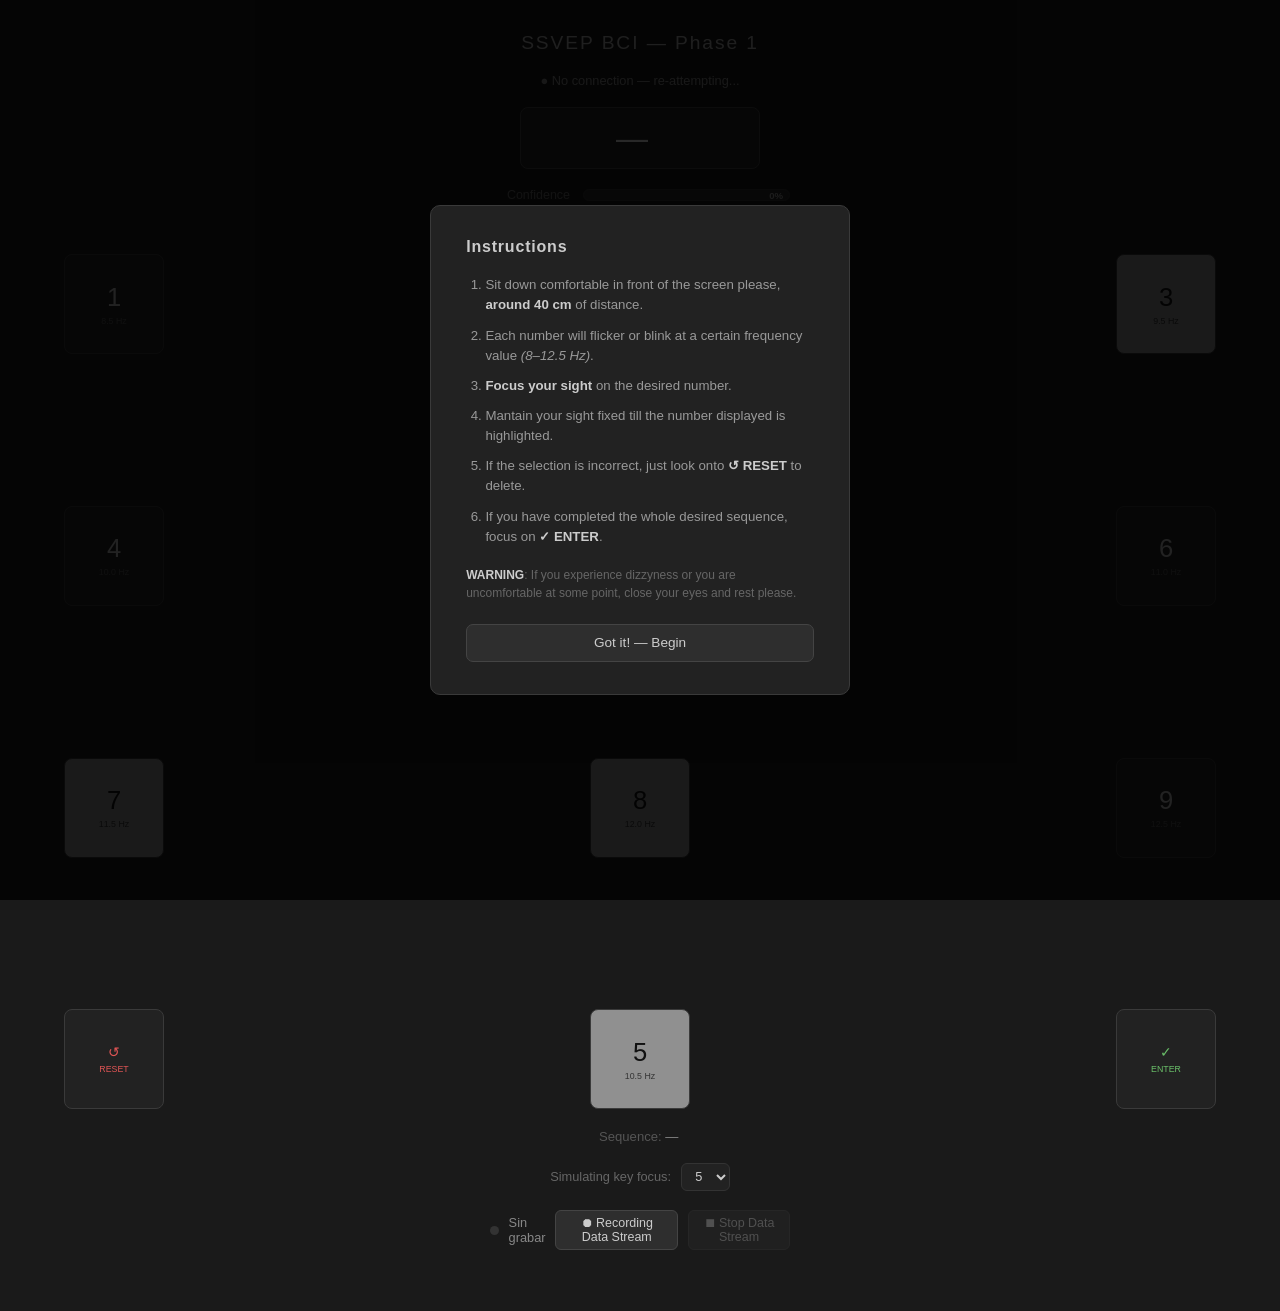
==== frontend/index.html @ f994886c "Testing switching cell digits" ====
<!DOCTYPE html>
<html lang="en"> 
<head>
  <meta charset="UTF-8">
  <title>SSVEP BCI — Phase 1</title>
  <link rel="stylesheet" href="./assets/css/styles.css"/>
</head>
<body>
 
  <!-- MENU -->
  <div id="modal-overlay">
    <div id="modal">
      <h2>Instructions</h2>
      <ol>
        <li>Sit down comfortable in front of the screen please, <strong>around 40 cm</strong> of distance.</li>
        <li>Each number will flicker or blink at a certain frequency value <em>(8–12.5 Hz)</em>.</li>
        <li><strong>Focus your sight</strong> on the desired number.</li>
        <li>Mantain your sight fixed till the number displayed is highlighted.</li>
        <li>If the selection is incorrect, just look onto <strong>↺ RESET</strong> to delete.</li>
        <li>If you have completed the whole desired sequence, focus on <strong>✓ ENTER</strong>.</li>
      </ol>
      <p class="modal-note"> <strong>WARNING</strong>: If you experience dizzyness or you are uncomfortable at some point, 
        close your eyes and rest please.</p>
      <button id="modal-close" onclick="document.getElementById('modal-overlay').style.display='none'">
        Got it! — Begin
      </button>
    </div>
  </div>
 
  <!-- MAIN INTERFACE -->
 
  <h1>SSVEP BCI — Phase 1</h1>
 
  <div id="status">● Connecting to the Python server...</div>
 
  <div id="output">—</div>
 
  <div class="bar-row">
    <label>Confidence</label>
    <div class="bar-wrap">
      <div class="bar-fill" id="bar-conf"></div>
      <span class="bar-val" id="val-conf">0%</span>
    </div>
  </div>
 
  <div class="bar-row">
    <label>EEG Signal</label>
    <div class="bar-wrap">
      <div class="bar-fill" id="bar-qual"></div>
      <span class="bar-val" id="val-qual">—</span>
    </div>
  </div>
 
  <div id="keypad">
    <div class="key" data-key="1" data-freq="8.5">1<small>8.5 Hz</small></div>
    <div class="key" data-key="2" data-freq="9.0">2<small>9.0 Hz</small></div>
    <div class="key" data-key="3" data-freq="9.5">3<small>9.5 Hz</small></div>
    <div class="key" data-key="4" data-freq="10.0">4<small>10.0 Hz</small></div>
    <!--<div class="key" data-key="5" data-freq="10.5">5<small>10.5 Hz</small></div>-->
    <div class="key" data-key="0" data-freq="8.0">0<small>8.0 Hz</small></div>
    <div class="key" data-key="6" data-freq="11.0">6<small>11.0 Hz</small></div>
    <div class="key" data-key="7" data-freq="11.5">7<small>11.5 Hz</small></div>
    <div class="key" data-key="8" data-freq="12.0">8<small>12.0 Hz</small></div>
    <div class="key" data-key="9" data-freq="12.5">9<small>12.5 Hz</small></div>
    <div class="key action" data-key="RESET" data-freq="0">↺<small>RESET</small></div>
    <div class="key" data-key="5" data-freq="10.5">5<small>10.5 Hz</small></div>
    <!--<div class="key" data-key="0" data-freq="8.0">0<small>8.0 Hz</small></div>--> <!-- QUE EL CERO TENGA 8 HZ TIENE SENTIDO?-->
    <div class="key action" data-key="ENTER" data-freq="0">✓<small>ENTER</small></div>
  </div>
 
  <div id="cooldown-status" style="display:none;"></div>
  <div id="buffer-wrap">Sequence: <span id="buffer">—</span></div>
  <!-- Añadir un mensaje al usuario un cronometro y un mensaje de cada 2s piensa en un digito-->
 
  <div id="demo-wrap">
    <label>Simulating key focus:</label>
    <select id="demo-target" onchange="sendTarget(this.value)">
      <option value="0">0</option>
      <option value="1">1</option>
      <option value="2">2</option>
      <option value="3">3</option>
      <option value="4">4</option>
      <option value="5" selected>5</option>
      <option value="6">6</option>
      <option value="7">7</option>
      <option value="8">8</option>
      <option value="9">9</option>
    </select>
  </div>

  <!-- Recording panel -->
  <div id="rec-panel">
    <div id="rec-row">
      <span id="rec-dot"></span>
      <span id="rec-label">Sin grabar</span>
      <button id="btn-start" onclick="startRecording()">⏺ Recording Data Stream</button>
      <button id="btn-stop"  onclick="stopRecording()" disabled>⏹ Stop Data Stream</button>
    </div>
    
    <!--
    <div id="marker-row">
      <span style="opacity:0.6">Marcador:</span>
      <button class="mk-btn" id="mk0" onclick="setMarker(0)">None</button>
      <button class="mk-btn" id="mk1" onclick="setMarker(1)">Cell 1</button>
      <button class="mk-btn" id="mk9" onclick="setMarker(9)">Cel 9</button>
    </div>
    -->
    <div id="rec-filename"></div>
  </div>
 
  <div id="scores"></div>
 
  <script src="./assets/js/ui.js"></script>
  <script src="./assets/js/websocket.js"></script>
  <script src="./assets/js/flicker.js"></script>
  <script src="./assets/js/app.js"></script>

  <!-- Recording controls -->
  <script>
    function startRecording() {
      if(!socket || socket.readyState !== WebSocket.OPEN) return;
      var label = prompt("Etiqueta del fichero (ej: celda1_celda9):", "experimento") || "experimento";
      socket.send(JSON.stringify({ type: "start_recording", label: label }));
    }

    function stopRecording() {
      if(!socket || socket.readyState !== WebSocket.OPEN) return;
      // ws.send(JSON.stringify({ type: "stop_recording" }));
      socket.send(JSON.stringify({ type: "stop_recording"}));
      setMarker(0);
    }

    /*
    function setMarker(value) {
      if(!socket || socket.readyState !== WebSocket.OPEN) return;
      socket.send(JSON.stringify({ type: "set_marker", value: value }));
      document.querySelectorAll(".mk-btn").forEach(function(b) { b.classList.remove("active"); });
      var btn = document.getElementById("mk" + value);
      if (btn) btn.classList.add("active");
    }
    */

    // Llama a esta función desde websocket.js cuando llegue un mensaje del servidor
    function handleRecordingMessage(msg) {
      if (msg.type === "recording_started") {
        document.getElementById("rec-dot").classList.add("active");
        document.getElementById("rec-label").textContent = "Grabando";
        document.getElementById("btn-start").disabled = true;
        document.getElementById("btn-stop").disabled  = false;
        document.getElementById("rec-filename").textContent = msg.file || "";
      }
      if (msg.type === "recording_stopped") {
        document.getElementById("rec-dot").classList.remove("active");
        document.getElementById("rec-label").textContent = "Detenida";
        document.getElementById("btn-start").disabled = false;
        document.getElementById("btn-stop").disabled  = true;
        document.getElementById("rec-filename").textContent = "";
        document.querySelectorAll(".mk-btn").forEach(function(b) { b.classList.remove("active"); });
      }
    }
  </script>

</body>
</html>
---- frontend/assets/css/styles.css ----
* { box-sizing: border-box; margin: 0; padding: 0; }
 
body {
  background: #1a1a1a;
  color: #ccc;
  font-family: 'Segoe UI', sans-serif;
  display: flex;
  flex-direction: column;
  align-items: center;
  min-height: 100vh;
  padding: 2rem 1rem;
  gap: 1.2rem;
}
 
h1 { font-size: 1.2rem; color: #aaa; letter-spacing: .1em; font-weight: 400; }
 
/* Connection State */
#status { font-size: .8rem; color: #888; transition: color .3s; }
#status.ok { color: #6abf69; }
 
/* Prediction Display */
#output {
  background: #222;
  border: 1px solid #444;
  border-radius: 8px;
  padding: .7rem 2rem;
  font-size: 2rem;
  letter-spacing: .5em;
  color: #ddd;
  min-width: 240px;
  text-align: center;
}
 
/* Confidence bars and signal quality */
.bar-row {
  display: flex;
  align-items: center;
  gap: .8rem;
  width: 300px;
  font-size: .78rem;
  color: #666;
}
.bar-row label { width: 80px; text-align: right; flex-shrink: 0; }
.bar-wrap {
  flex: 1;
  background: #2a2a2a;
  border-radius: 20px;
  height: 12px;
  overflow: hidden;
  border: 1px solid #333;
  position: relative;
}
.bar-fill {
  height: 100%;
  width: 0%;
  border-radius: 20px;
  transition: width .4s ease, background .3s;
}
.bar-val {
  position: absolute;
  right: 6px;
  top: 50%;
  transform: translateY(-50%);
  font-size: .6rem;
  font-weight: 600;
  color: #999;
  pointer-events: none;
}
#bar-conf { background: #6abf69; }
#bar-qual { background: #e6a817; }
 
/* Numerical Keypad */
/*
#keypad {
  display: grid;
  grid-template-columns: repeat(3, 100px);
  gap: 200px;   // wide separation as Cheng 2002  --> 20 px
}
*/

#keypad {
  display: grid;
  grid-template-columns: repeat(3, 100px);
  grid-template-rows: repeat(4, 100px);
  justify-content: space-between;
  align-content: space-between;
  width: 90vw;
  height: 95vh;
}
 
.key {
  width: 100px;
  height: 100px;
  background: #222;
  border: 1px solid #3a3a3a;
  border-radius: 8px;
  display: flex;
  flex-direction: column;
  align-items: center;
  justify-content: center;
  font-size: 1.6rem;
  font-weight: 500;
  color: #bbb;           /* grey numbers */
  user-select: none;
}
 
.key small {
  font-size: .55rem;
  color: #555;
  font-weight: 400;
  margin-top: 4px;
}
 
/* BLINKING */
/*
.key.on  { color: #f0f0f0; }
.key.on small { color: #666; }
.key.off { color: #2a2a2a; }
.key.off small { color: #333; }
*/

.key.on  { background: #909090; color: #111; }
.key.on small { color: #333; }
.key.off { background: #222; color: #bbb; }
.key.off small { color: #555; }
 
/* PREDICTION */
.key.predicted {
  border-color: #888 !important;
  border-width: 2px !important;
}
 
/* Action keys (RESET, ENTER) */
.key.action {
  font-size: .9rem;
  color: #444;
}
.key.action small { color: #3a3a3a; }

.key[data-key="ENTER"] { color: #6abf69; }
.key[data-key="ENTER"] small { color: #6abf69; }

.key[data-key="RESET"] { color: #e05555; }
.key[data-key="RESET"] small { color: #e05555; }
 
/* Buffer sequence */
#buffer-wrap { font-size: .82rem; color: #555; }
#buffer-wrap span { color: #888; letter-spacing: .2em; }
 
/* Simulated key Selector (DEMO mode) */
#demo-wrap {
  display: flex;
  align-items: center;
  gap: .6rem;
  font-size: .8rem;
  color: #666;
}
#demo-target {
  background: #222;
  color: #ccc;
  border: 1px solid #333;
  border-radius: 6px;
  padding: .3rem .6rem;
  font-size: .8rem;
}
 
/* CCA Scores */
#scores {
  display: grid;
  grid-template-columns: repeat(5, 1fr);
  gap: 4px;
  width: 300px;
}
 
.score-cell {
  background: #222;
  border: 1px solid #2e2e2e;
  border-radius: 5px;
  padding: 4px 6px;
  font-size: .68rem;
  text-align: center;
  color: #555;
  transition: background .3s, color .3s;
}
.score-cell.top {
  background: #1e281e;
  color: #6abf69;
  border-color: #4a7a49;
}
.score-cell b { display: block; font-size: .85rem; color: #888; }
 
/*  Modal of instructions */
#modal-overlay {
  position: fixed;
  inset: 0;
  background: rgba(0, 0, 0, 0.82);
  display: flex;
  align-items: center;
  justify-content: center;
  z-index: 100;
}
 
#modal {
  background: #222;
  border: 1px solid #3a3a3a;
  border-radius: 10px;
  padding: 2rem 2.2rem;
  max-width: 420px;
  width: 90%;
}
 
#modal h2 {
  font-size: 1rem;
  font-weight: 600;
  color: #ccc;
  margin-bottom: 1.2rem;
  letter-spacing: .05em;
}
 
#modal ol {
  padding-left: 1.2rem;
  display: flex;
  flex-direction: column;
  gap: .65rem;
}
 
#modal li {
  font-size: .83rem;
  color: #999;
  line-height: 1.5;
}
 
#modal strong { color: #ccc; font-weight: 600; }
 
.modal-note {
  margin-top: 1.2rem;
  font-size: .75rem;
  color: #666;
  line-height: 1.5;
}
 
#modal-close {
  margin-top: 1.4rem;
  width: 100%;
  padding: .65rem;
  background: #2e2e2e;
  border: 1px solid #444;
  border-radius: 7px;
  color: #ccc;
  font-size: .85rem;
  cursor: pointer;
  transition: background .2s, border-color .2s;
}
 
#modal-close:hover {
  background: #383838;
  border-color: #666;
}

/* Cooldown indicator */
#cooldown-status {
  font-size: .78rem;
  color: #e6a817;
  letter-spacing: .03em;
}

/* Recording panel */
#rec-panel {
  display: flex;
  flex-direction: column;
  gap: .6rem;
  width: 300px;
  font-size: .8rem;
  color: #666;
}

#rec-row {
  display: flex;
  align-items: center;
  gap: .6rem;
}

#rec-dot {
  width: 9px;
  height: 9px;
  border-radius: 50%;
  background: #333;
  flex-shrink: 0;
  transition: background .3s;
}
#rec-dot.active {
  background: #e05555;
  box-shadow: 0 0 5px #e05555;
}

#rec-label { flex: 1; color: #888; }

#rec-panel button {
  background: #2e2e2e;
  border: 1px solid #444;
  border-radius: 6px;
  color: #ccc;
  padding: .3rem .7rem;
  font-size: .78rem;
  cursor: pointer;
  transition: background .2s, border-color .2s;
}
#rec-panel button:hover:not(:disabled) {
  background: #383838;
  border-color: #666;
}
#rec-panel button:disabled { opacity: .3; cursor: default; }

/*#marker-row {
  display: flex;
  align-items: center;
  gap: .4rem;
  flex-wrap: wrap;
}*/

.mk-btn.active {
  background: #1e281e !important;
  border-color: #4a7a49 !important;
  color: #6abf69 !important;
}

#rec-filename {
  font-size: .65rem;
  color: #444;
  word-break: break-all;
}
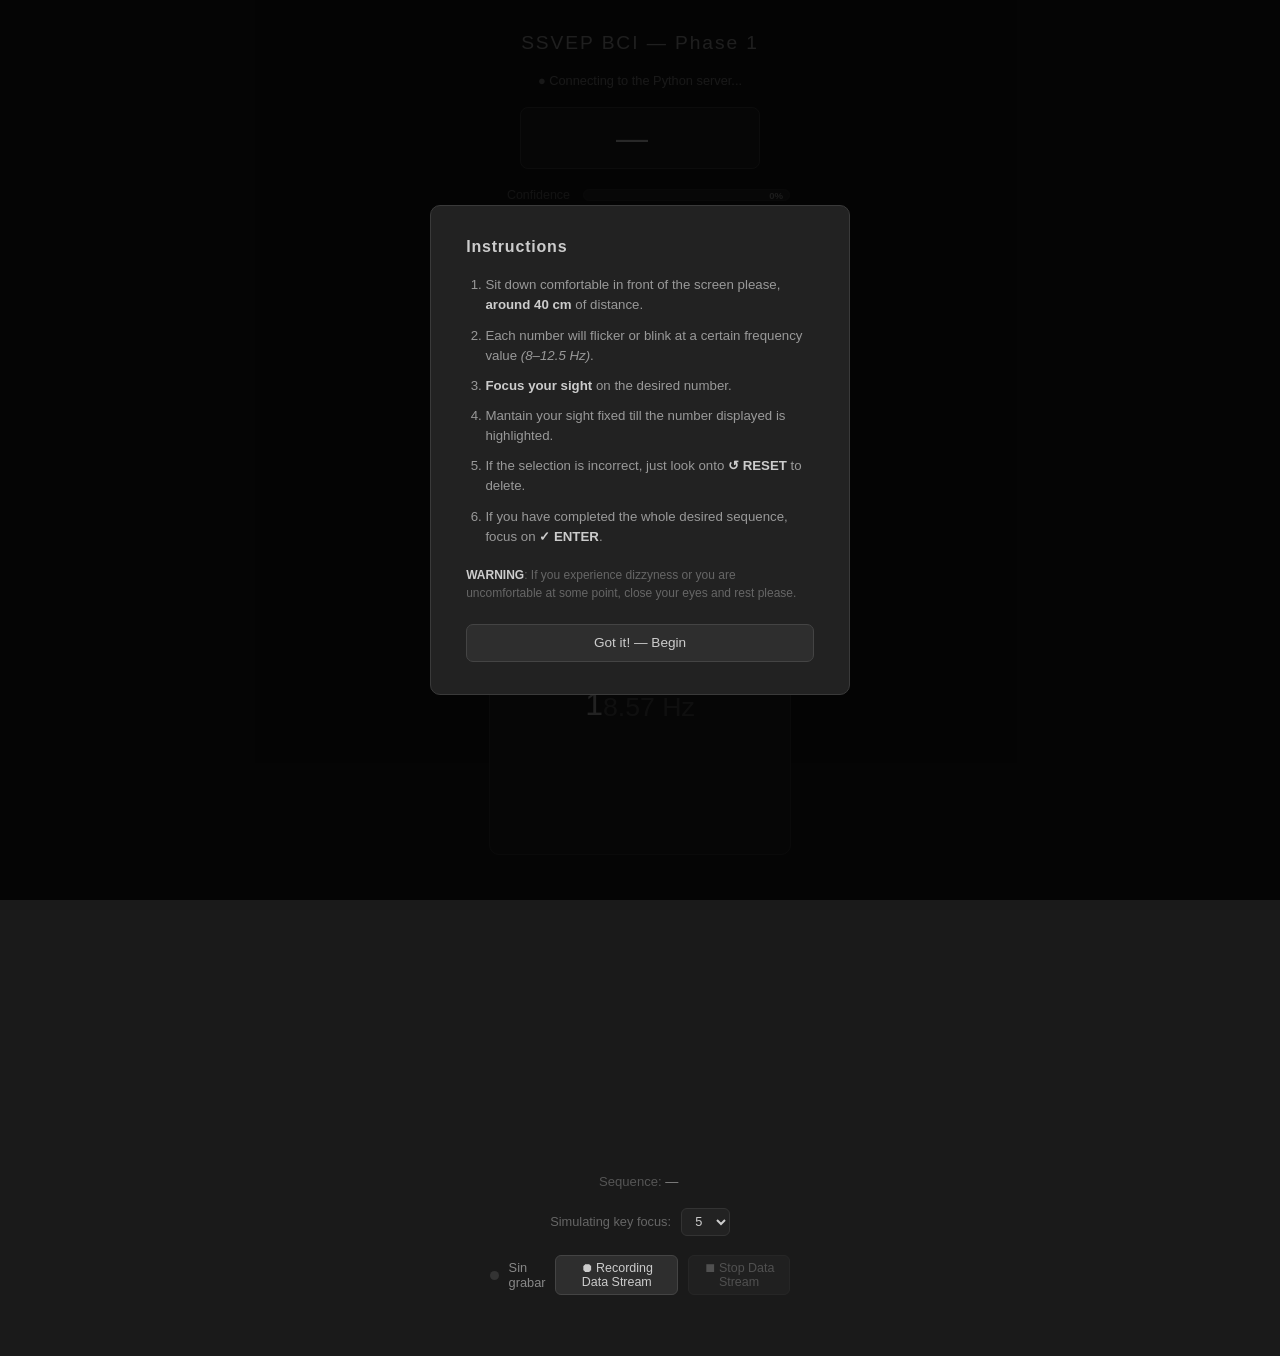
==== commit 5a0eb74e: "Following optimization proposals for better testing advances: including variables in config.py to ma" ====
--- a/frontend/index.html
+++ b/frontend/index.html
@@ -1,3 +1,4 @@
+<!--# TO DO: TEST NEW UI WITH ONE CELL -->
 <!DOCTYPE html>
 <html lang="en"> 
 <head>
@@ -52,11 +53,21 @@
   </div>
  
   <div id="keypad">
+    <div class="key active" data-key="1" data-freq="8.57">1<small>8.57 Hz</small></div>
+    <!--<div class="key active" data-key="2" data-freq="10">2<small>10 Hz</small></div>
+    <div class="key active" data-key="3" data-freq="12">3<small>12 Hz</small></div>
+    <div class="key active" data-key="4" data-freq="15">4<small>15 Hz</small></div> -->
+    <div class="key action" data-key="RESET" data-freq="0">↺<small>RESET</small></div>
+    <div class="key action" data-key="ENTER" data-freq="0">✓<small>ENTER</small></div>
+  </div>
+  
+  <!--
+  <div id="keypad">
     <div class="key" data-key="1" data-freq="8.5">1<small>8.5 Hz</small></div>
     <div class="key" data-key="2" data-freq="9.0">2<small>9.0 Hz</small></div>
     <div class="key" data-key="3" data-freq="9.5">3<small>9.5 Hz</small></div>
     <div class="key" data-key="4" data-freq="10.0">4<small>10.0 Hz</small></div>
-    <!--<div class="key" data-key="5" data-freq="10.5">5<small>10.5 Hz</small></div>-->
+    <div class="key" data-key="5" data-freq="10.5">5<small>10.5 Hz</small></div>
     <div class="key" data-key="0" data-freq="8.0">0<small>8.0 Hz</small></div>
     <div class="key" data-key="6" data-freq="11.0">6<small>11.0 Hz</small></div>
     <div class="key" data-key="7" data-freq="11.5">7<small>11.5 Hz</small></div>
@@ -64,9 +75,10 @@
     <div class="key" data-key="9" data-freq="12.5">9<small>12.5 Hz</small></div>
     <div class="key action" data-key="RESET" data-freq="0">↺<small>RESET</small></div>
     <div class="key" data-key="5" data-freq="10.5">5<small>10.5 Hz</small></div>
-    <!--<div class="key" data-key="0" data-freq="8.0">0<small>8.0 Hz</small></div>--> <!-- QUE EL CERO TENGA 8 HZ TIENE SENTIDO?-->
+    <div class="key" data-key="0" data-freq="8.0">0<small>8.0 Hz</small></div>--> <!-- QUE EL CERO TENGA 8 HZ TIENE SENTIDO?
     <div class="key action" data-key="ENTER" data-freq="0">✓<small>ENTER</small></div>
   </div>
+  -->
  
   <div id="cooldown-status" style="display:none;"></div>
   <div id="buffer-wrap">Sequence: <span id="buffer">—</span></div>
@@ -144,7 +156,7 @@
     function handleRecordingMessage(msg) {
       if (msg.type === "recording_started") {
         document.getElementById("rec-dot").classList.add("active");
-        document.getElementById("rec-label").textContent = "Grabando";
+        document.getElementById("rec-label").textContent = "Recording";
         document.getElementById("btn-start").disabled = true;
         document.getElementById("btn-stop").disabled  = false;
         document.getElementById("rec-filename").textContent = msg.file || "";
--- a/frontend/assets/css/styles.css
+++ b/frontend/assets/css/styles.css
@@ -1,5 +1,5 @@
 
- 
+/* # TO DO: TEST NEW UI WITH INE CELL  */ 
 * { box-sizing: border-box; margin: 0; padding: 0; }
  
 body {
@@ -11,7 +11,7 @@
   align-items: center;
   min-height: 100vh;
   padding: 2rem 1rem;
-  gap: 1.2rem;
+  gap: 1.2rem; /* rem indicates number of px */
 }
  
 h1 { font-size: 1.2rem; color: #aaa; letter-spacing: .1em; font-weight: 400; }
@@ -80,6 +80,8 @@
 }
 */
 
+/* Keypad for all cells representation */
+/*
 #keypad {
   display: grid;
   grid-template-columns: repeat(3, 100px);
@@ -89,7 +91,9 @@
   width: 90vw;
   height: 95vh;
 }
- 
+*/
+
+/*
 .key {
   width: 100px;
   height: 100px;
@@ -102,15 +106,44 @@
   justify-content: center;
   font-size: 1.6rem;
   font-weight: 500;
-  color: #bbb;           /* grey numbers */
+  color: #bbb;           /* grey numbers 
   user-select: none;
 }
- 
-.key small {
-  font-size: .55rem;
+*/
+
+/* Keypad for just one big center cell representation */
+#keypad {
+  display: flex;
+  justify-content: center;
+  align-items: center;
+  width: 100vw;
+  height: 100vh;
+}
+
+.key {
+  display: none;
+}
+
+.key.active {
+  display: flex;
+  width: 8cm;
+  height: 8cm;
+  background: #222;
+  border: 1px solid #3a3a3a;
+  border-radius: 10px;
+
+  align-items: center;
+  justify-content: center;
+
+  font-size: 2rem;
+}
+ 
+/* Updating number shape size for biiger unique center cell testing */
+.key small {    
+  font-size: .9 rem; /* .55 rem */
   color: #555;
-  font-weight: 400;
-  margin-top: 4px;
+  /* font-weight: 400; */
+  margin-top: 6px; /* 4px */
 }
  
 /* BLINKING */
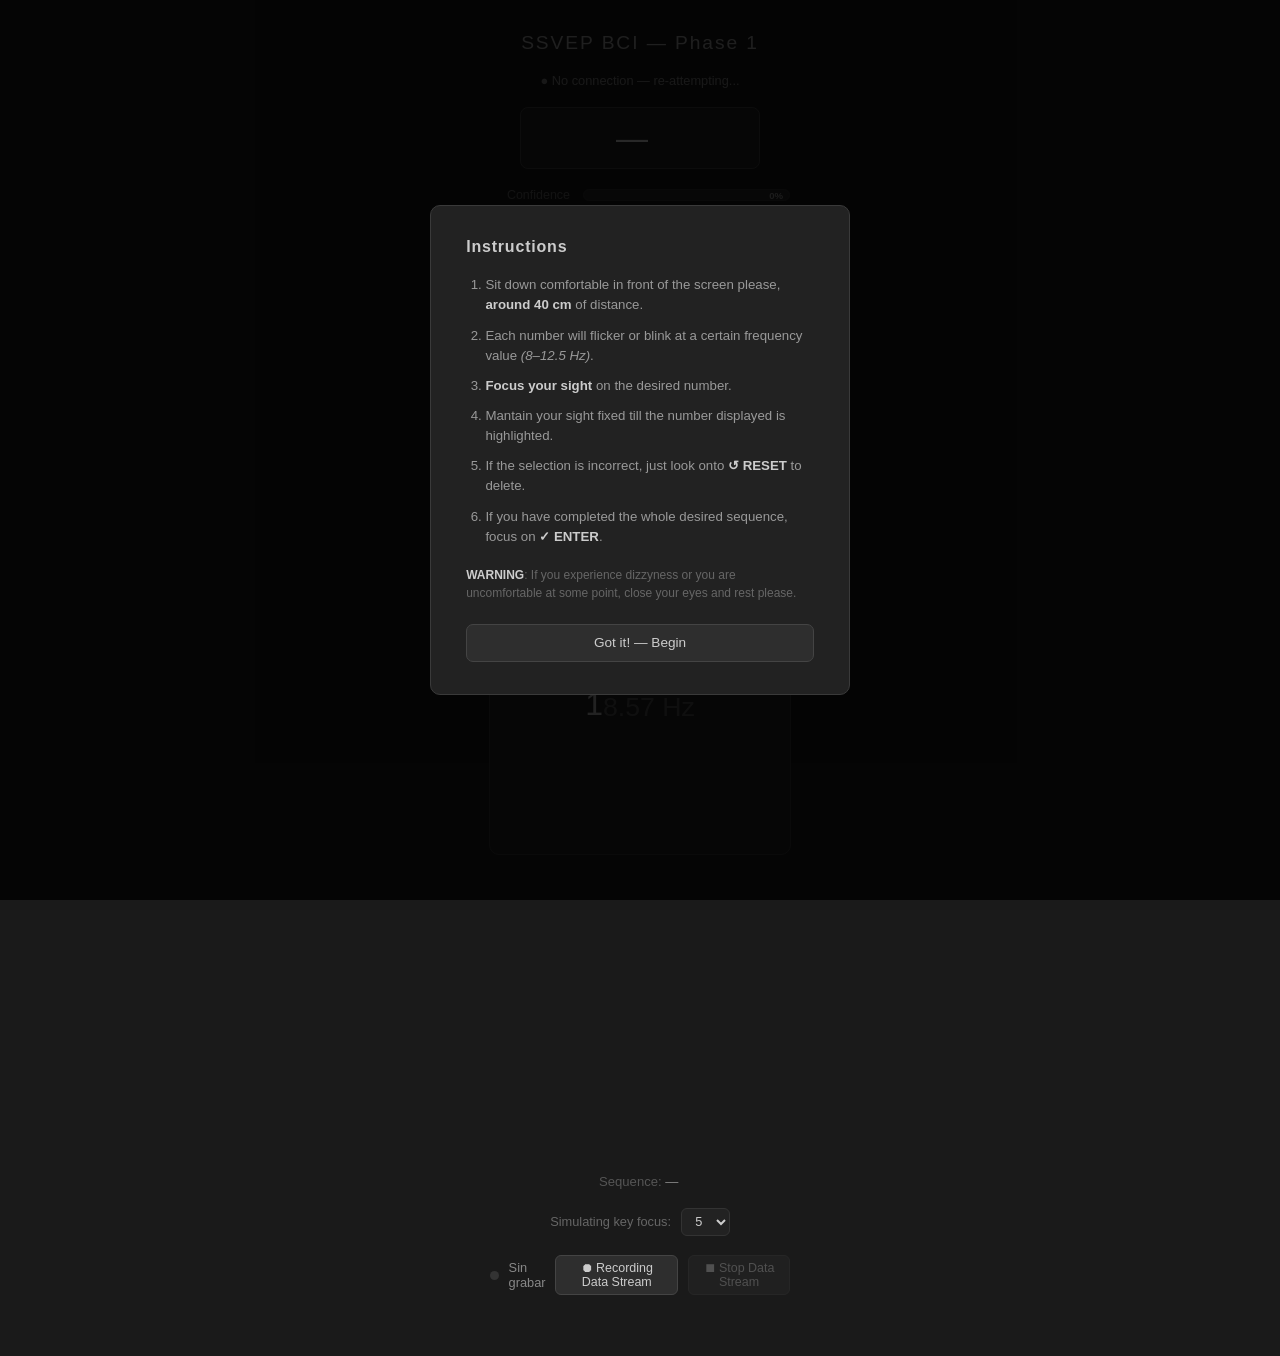
==== commit 05c015dc: "Fixing erros" ====
--- a/frontend/index.html
+++ b/frontend/index.html
@@ -123,6 +123,7 @@
   <div id="scores"></div>
  
   <script src="./assets/js/ui.js"></script>
+  <script src="./assets/js/config.js"></script>
   <script src="./assets/js/websocket.js"></script>
   <script src="./assets/js/flicker.js"></script>
   <script src="./assets/js/app.js"></script>
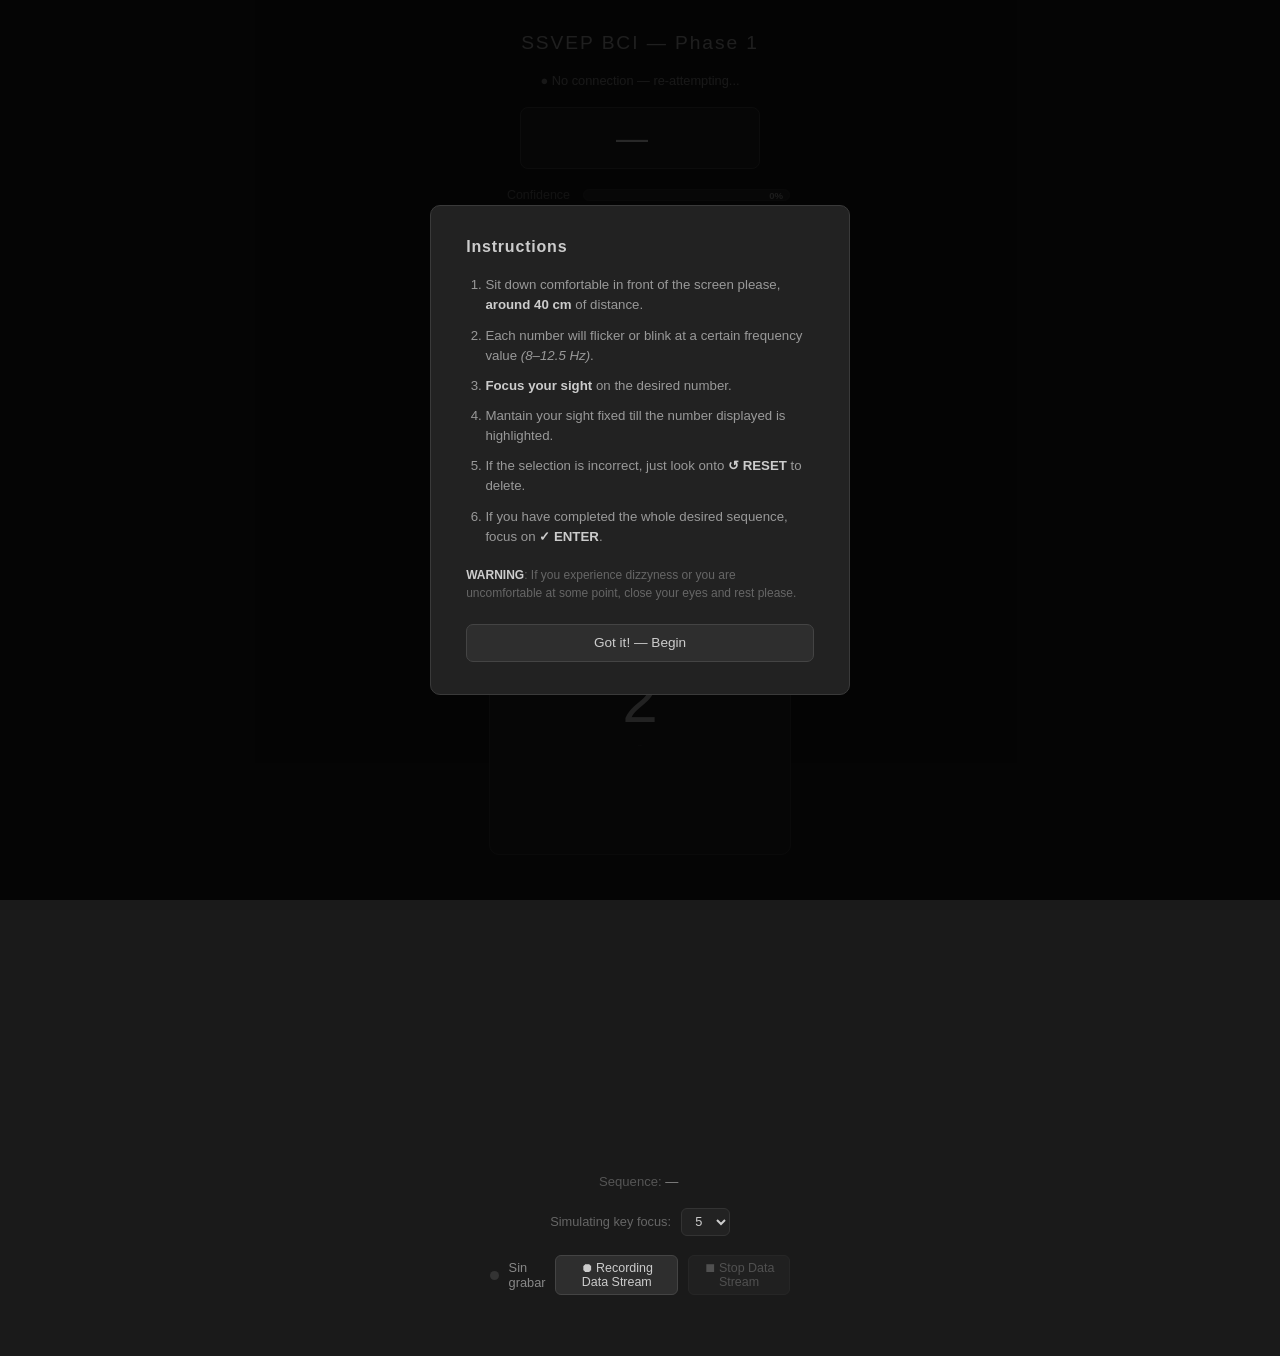
==== commit 69ef2ceb: "Implementing changes for mentor testing trials." ====
--- a/frontend/index.html
+++ b/frontend/index.html
@@ -53,9 +53,9 @@
   </div>
  
   <div id="keypad">
-    <div class="key active" data-key="1" data-freq="8.57">1<small>8.57 Hz</small></div>
-    <!--<div class="key active" data-key="2" data-freq="10">2<small>10 Hz</small></div>
-    <div class="key active" data-key="3" data-freq="12">3<small>12 Hz</small></div>
+    <!--<div class="key active" data-key="1" data-freq="8.57">1<small>8.57 Hz</small></div>-->
+    <div class="key active" data-key="2" data-freq="10">2<small>10 Hz</small></div>
+    <!--<div class="key active" data-key="3" data-freq="12">3<small>12 Hz</small></div>
     <div class="key active" data-key="4" data-freq="15">4<small>15 Hz</small></div> -->
     <div class="key action" data-key="RESET" data-freq="0">↺<small>RESET</small></div>
     <div class="key action" data-key="ENTER" data-freq="0">✓<small>ENTER</small></div>
--- a/frontend/assets/css/styles.css
+++ b/frontend/assets/css/styles.css
@@ -126,6 +126,7 @@
 
 .key.active {
   display: flex;
+  flex-direction: column; /* uno encima del otro */
   width: 8cm;
   height: 8cm;
   background: #222;
@@ -135,15 +136,15 @@
   align-items: center;
   justify-content: center;
 
-  font-size: 2rem;
+  font-size: 4rem; /* Tamaño del número */
 }
  
 /* Updating number shape size for biiger unique center cell testing */
 .key small {    
-  font-size: .9 rem; /* .55 rem */
-  color: #555;
+  font-size: .1rem; /* .55 rem */ /* Tamaño de la frecuencia */
+  color: #888787;
   /* font-weight: 400; */
-  margin-top: 6px; /* 4px */
+  margin-top: 8px; /* 4px */
 }
  
 /* BLINKING */
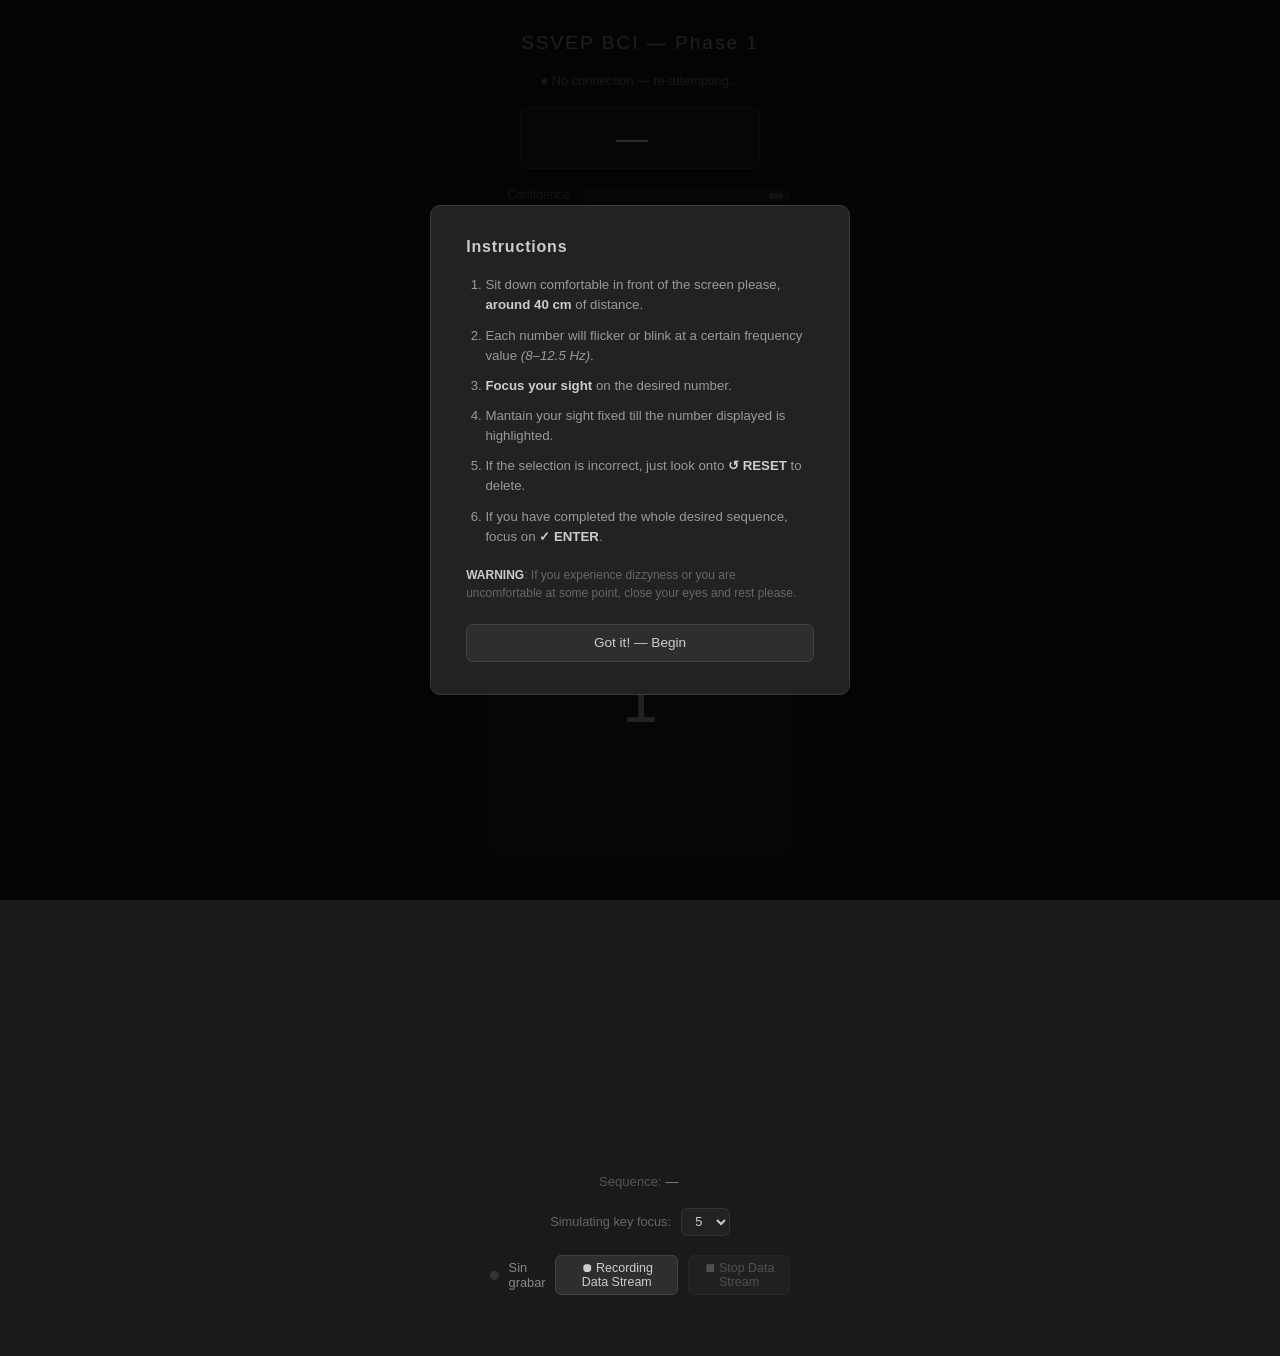
==== commit d8412e9d: "Testing one big cell with HARDWARE mode" ====
--- a/frontend/index.html
+++ b/frontend/index.html
@@ -53,9 +53,9 @@
   </div>
  
   <div id="keypad">
-    <!--<div class="key active" data-key="1" data-freq="8.57">1<small>8.57 Hz</small></div>-->
-    <div class="key active" data-key="2" data-freq="10">2<small>10 Hz</small></div>
-    <!--<div class="key active" data-key="3" data-freq="12">3<small>12 Hz</small></div>
+    <div class="key active" data-key="1" data-freq="8.57">1<small>8.57 Hz</small></div>
+    <!--<div class="key active" data-key="2" data-freq="10">2<small>10 Hz</small></div>
+    <div class="key active" data-key="3" data-freq="12">3<small>12 Hz</small></div>
     <div class="key active" data-key="4" data-freq="15">4<small>15 Hz</small></div> -->
     <div class="key action" data-key="RESET" data-freq="0">↺<small>RESET</small></div>
     <div class="key action" data-key="ENTER" data-freq="0">✓<small>ENTER</small></div>
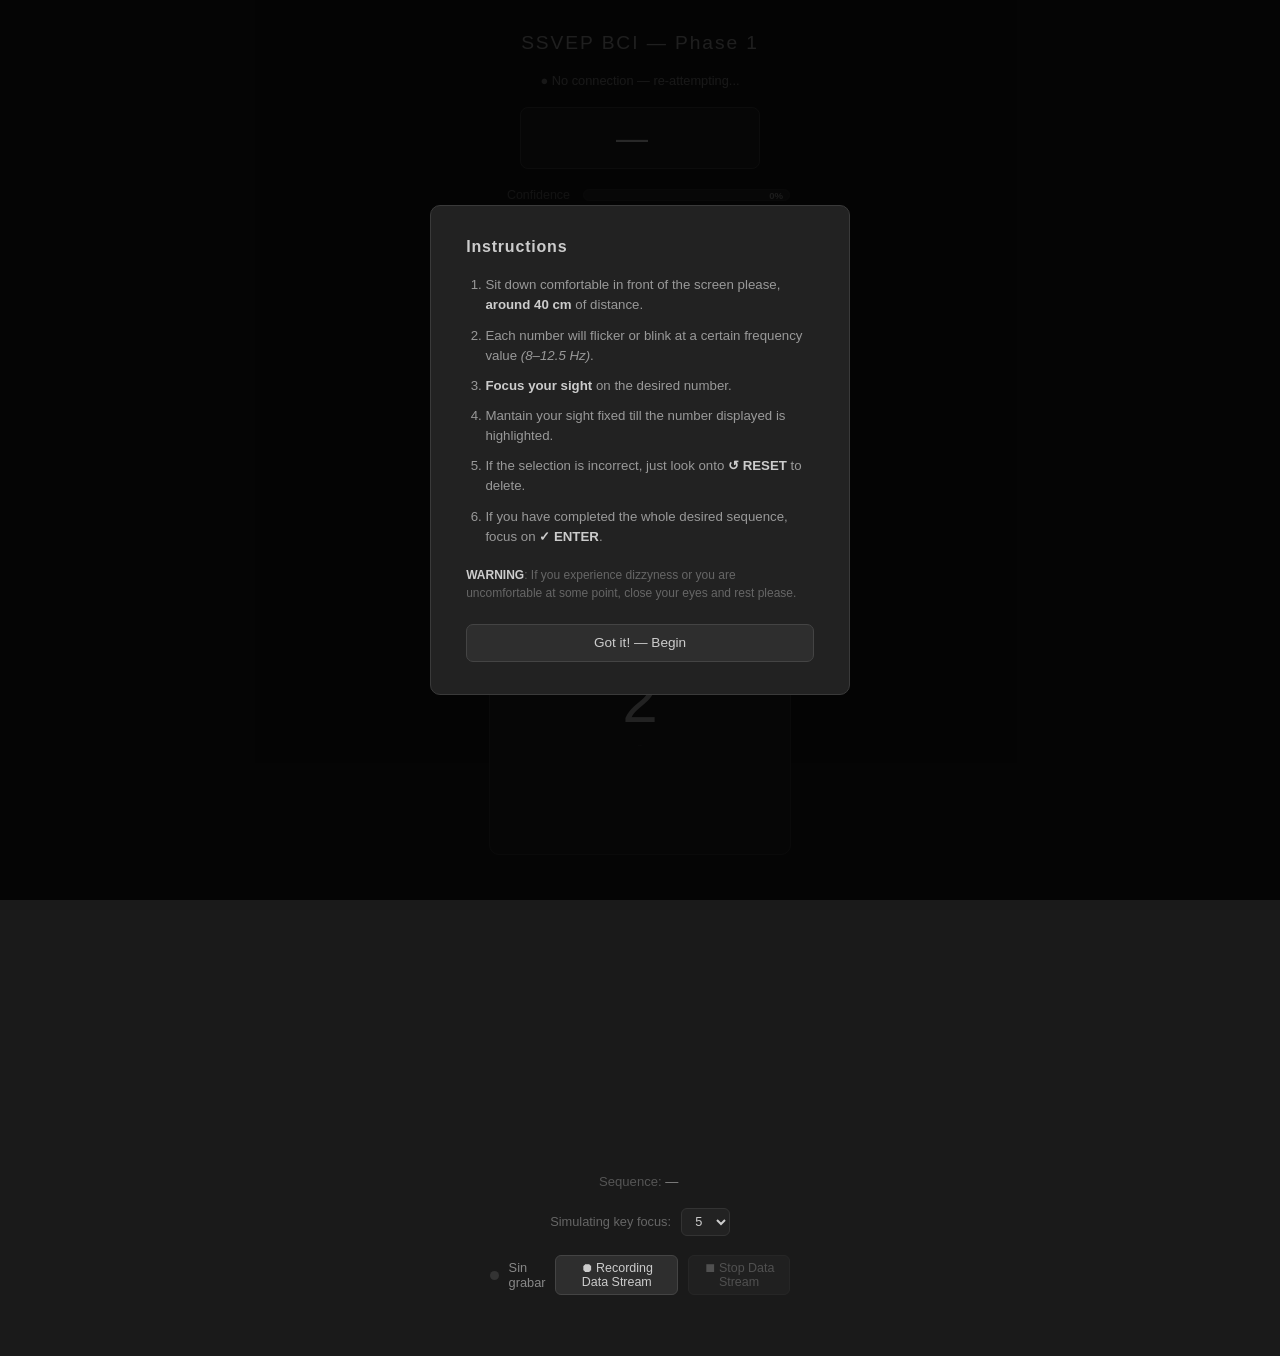
==== commit cd61466a: "Attempting same procedure bust just with one big cell with number 2" ====
--- a/frontend/index.html
+++ b/frontend/index.html
@@ -53,9 +53,9 @@
   </div>
  
   <div id="keypad">
-    <div class="key active" data-key="1" data-freq="8.57">1<small>8.57 Hz</small></div>
-    <!--<div class="key active" data-key="2" data-freq="10">2<small>10 Hz</small></div>
-    <div class="key active" data-key="3" data-freq="12">3<small>12 Hz</small></div>
+    <!--<div class="key active" data-key="1" data-freq="8.57">1<small>8.57 Hz</small></div>-->
+    <div class="key active" data-key="2" data-freq="10">2<small>10 Hz</small></div>
+    <!--<div class="key active" data-key="3" data-freq="12">3<small>12 Hz</small></div>
     <div class="key active" data-key="4" data-freq="15">4<small>15 Hz</small></div> -->
     <div class="key action" data-key="RESET" data-freq="0">↺<small>RESET</small></div>
     <div class="key action" data-key="ENTER" data-freq="0">✓<small>ENTER</small></div>
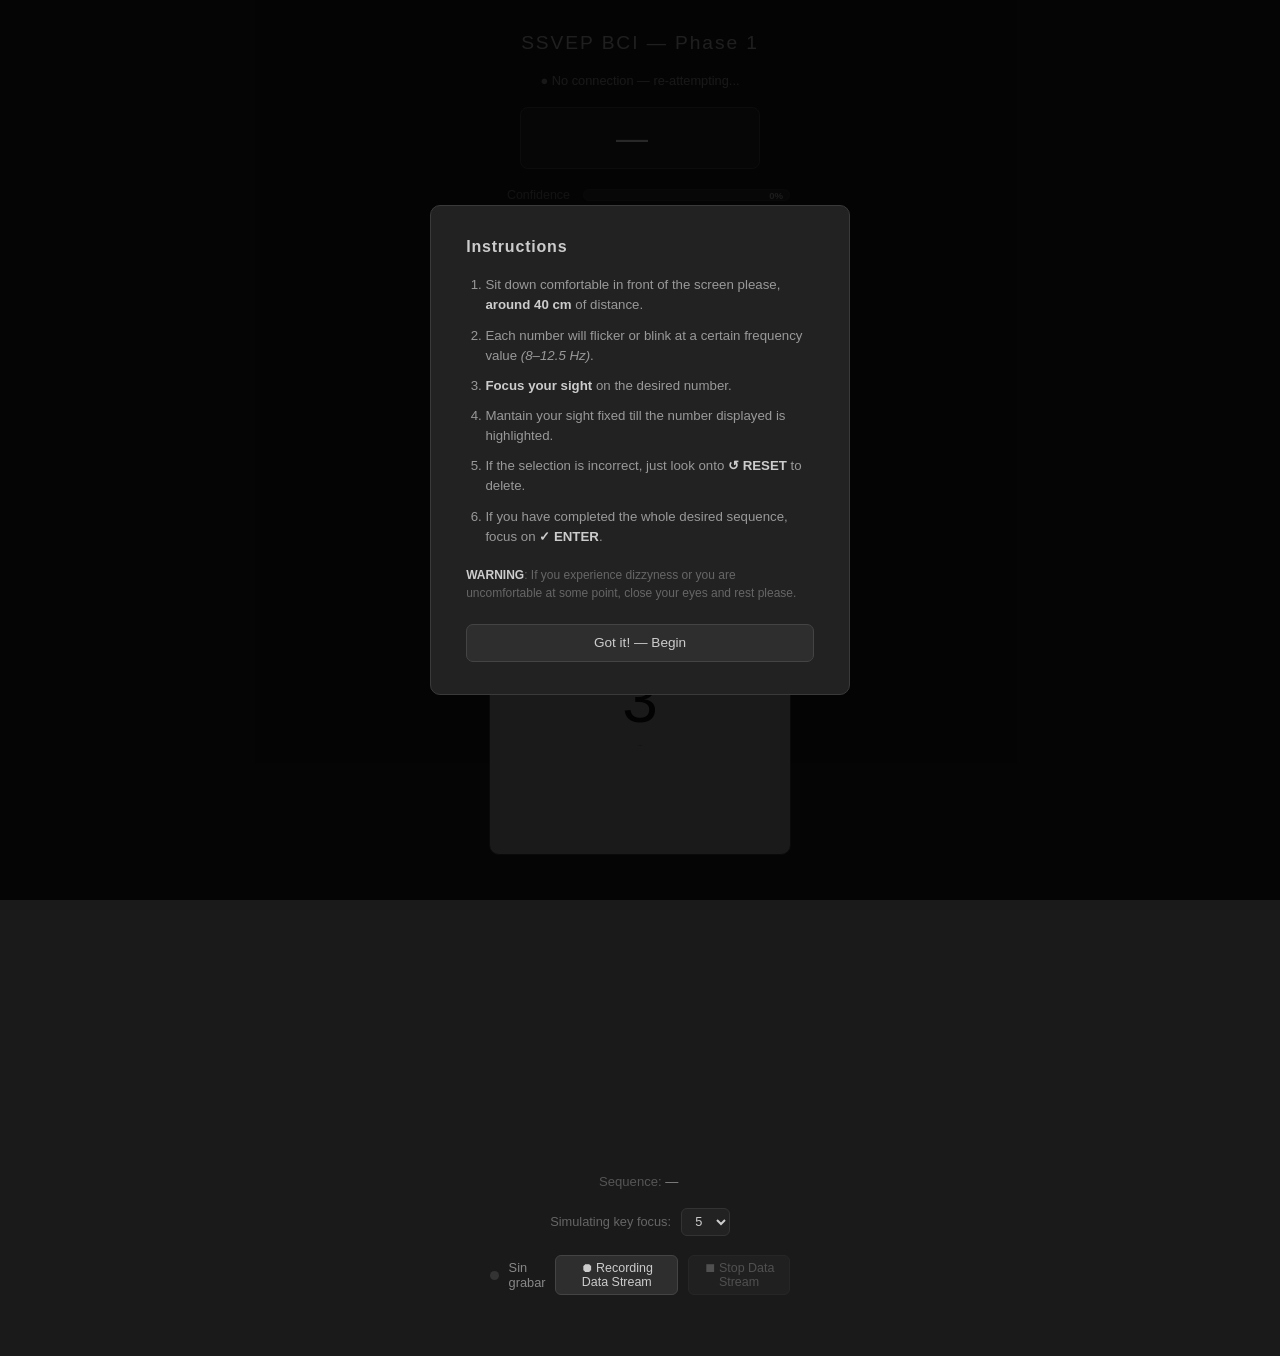
==== commit 438403a6: "Attempting number 3 testing" ====
--- a/frontend/index.html
+++ b/frontend/index.html
@@ -54,9 +54,9 @@
  
   <div id="keypad">
     <!--<div class="key active" data-key="1" data-freq="8.57">1<small>8.57 Hz</small></div>-->
-    <div class="key active" data-key="2" data-freq="10">2<small>10 Hz</small></div>
-    <!--<div class="key active" data-key="3" data-freq="12">3<small>12 Hz</small></div>
-    <div class="key active" data-key="4" data-freq="15">4<small>15 Hz</small></div> -->
+    <!--<div class="key active" data-key="2" data-freq="10">2<small>10 Hz</small></div>-->
+    <div class="key active" data-key="3" data-freq="12">3<small>12 Hz</small></div>
+    <!--<div class="key active" data-key="4" data-freq="15">4<small>15 Hz</small></div> -->
     <div class="key action" data-key="RESET" data-freq="0">↺<small>RESET</small></div>
     <div class="key action" data-key="ENTER" data-freq="0">✓<small>ENTER</small></div>
   </div>
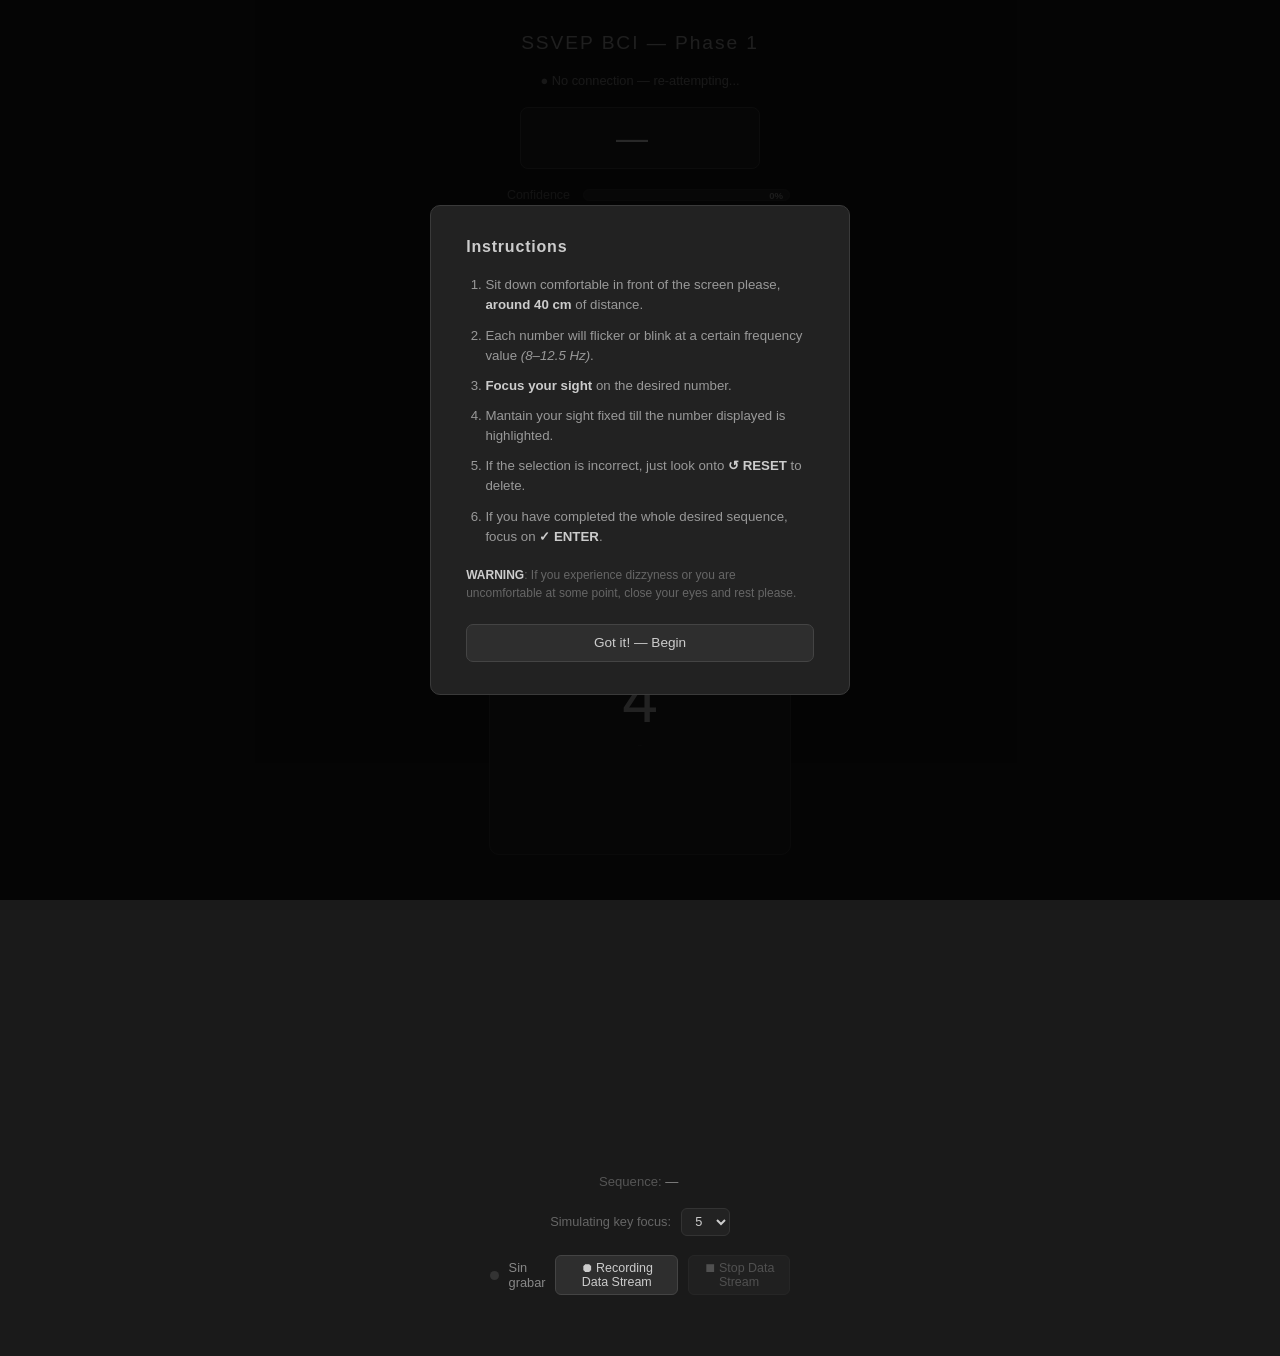
==== commit ee48138c: "Attempting with number 4" ====
--- a/frontend/index.html
+++ b/frontend/index.html
@@ -55,8 +55,8 @@
   <div id="keypad">
     <!--<div class="key active" data-key="1" data-freq="8.57">1<small>8.57 Hz</small></div>-->
     <!--<div class="key active" data-key="2" data-freq="10">2<small>10 Hz</small></div>-->
-    <div class="key active" data-key="3" data-freq="12">3<small>12 Hz</small></div>
-    <!--<div class="key active" data-key="4" data-freq="15">4<small>15 Hz</small></div> -->
+    <!--<div class="key active" data-key="3" data-freq="12">3<small>12 Hz</small></div>-->
+    <div class="key active" data-key="4" data-freq="15">4<small>15 Hz</small></div>
     <div class="key action" data-key="RESET" data-freq="0">↺<small>RESET</small></div>
     <div class="key action" data-key="ENTER" data-freq="0">✓<small>ENTER</small></div>
   </div>
